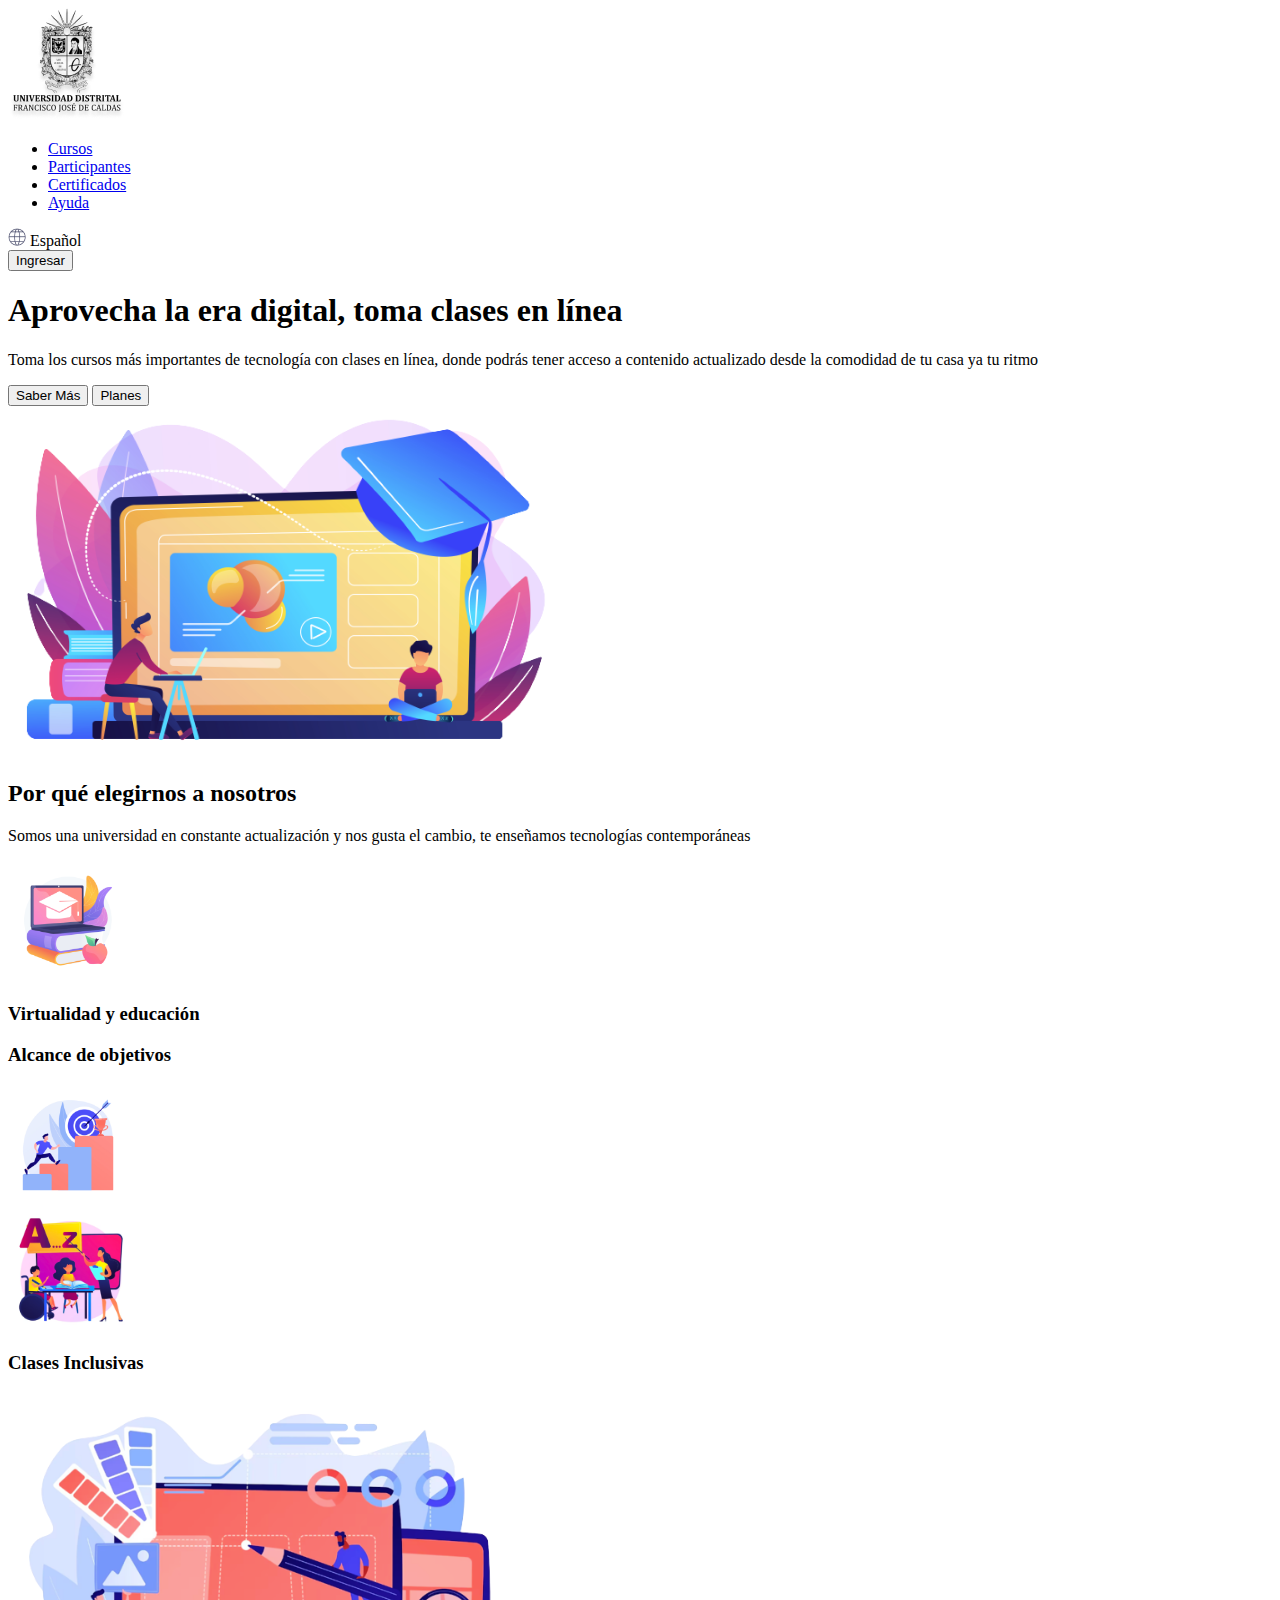
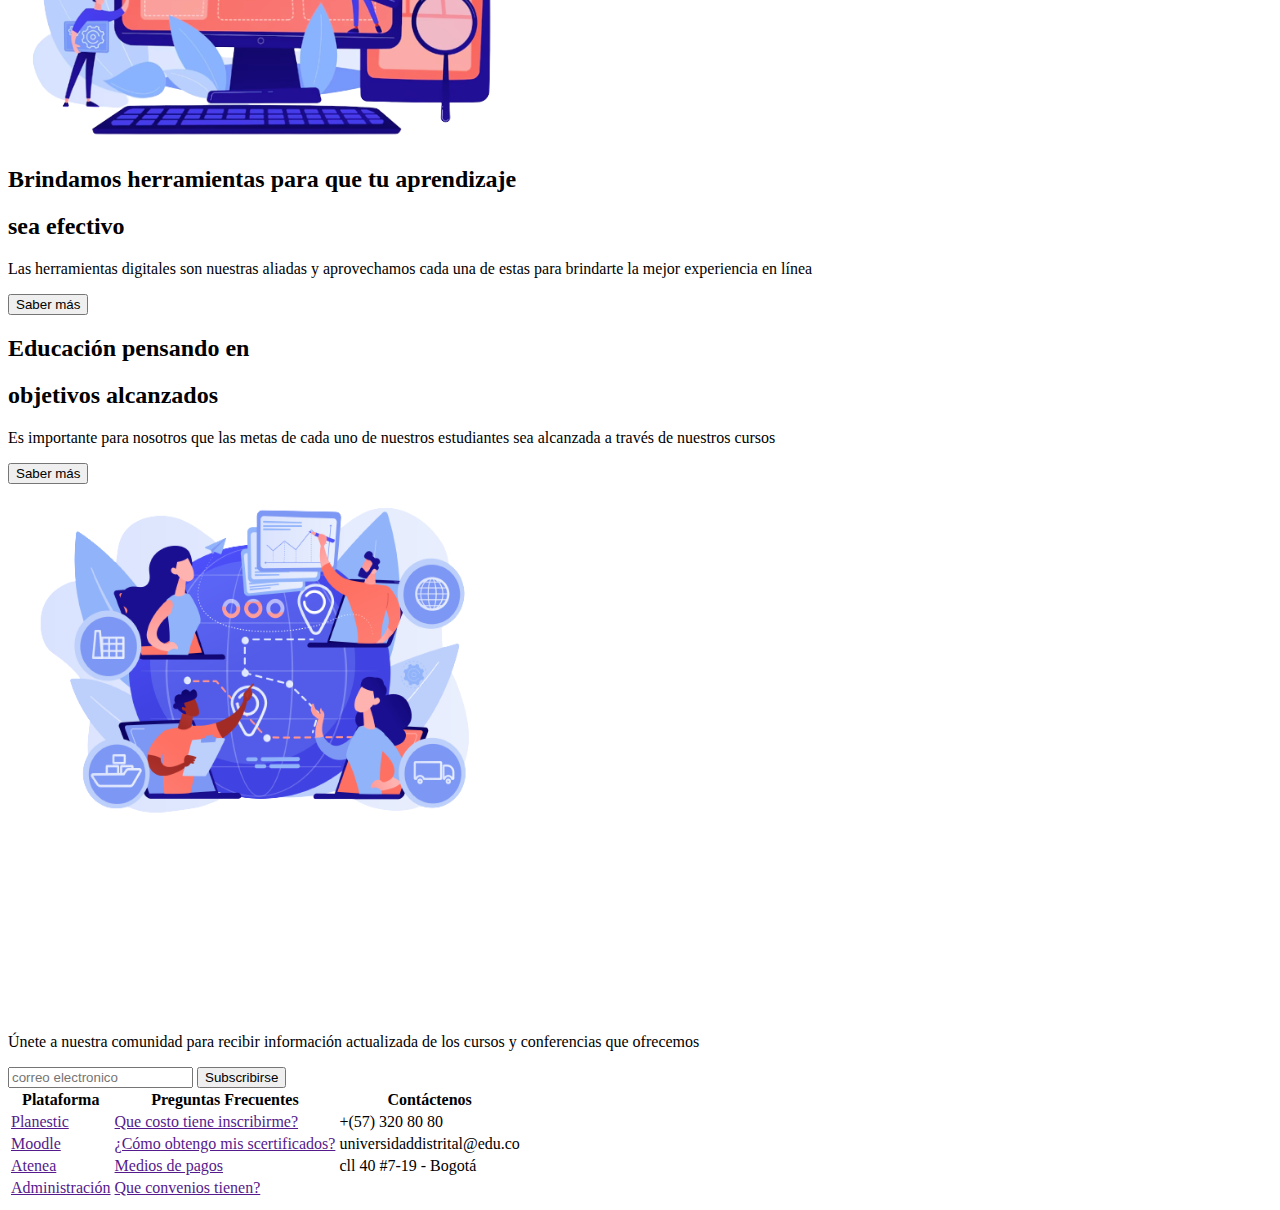
==== PUNTO 1-3/index.html @ 901bb7ed "estructura html punto 2" ====
<!DOCTYPE html>
<html lang="en">
<head>
    <meta charset="UTF-8">
    <meta http-equiv="X-UA-Compatible" content="IE=edge">
    <meta name="viewport" content="width=device-width, initial-scale=1.0">
    <title>Document</title>
</head>
<body>
   <header>
    <div>
        <img src="./Public/images/header-logo.png" alt="main-logo">
        <nav>
            <ul>
                <li><a href="#banner">Cursos</a></li>
                <li><a href="#section-1">Participantes</a></li>
                <li><a href="#section-2">Certificados</a></li>
                <li><a href="#footer">Ayuda</a></li>
            </ul>
        </nav>
    <div>
            <img src="./Public/images/header-world.png" alt="world">
            <span>Español</span>
    </div>
    <button>Ingresar</button>
    </div>

   </header>
   <main>

    <section id="banner">
       <div>
        <div>
        <h1>Aprovecha la era ​​digital, toma clases en línea</h1>
        <p>
            Toma los cursos más importantes de tecnología con clases 
            en línea, donde podrás tener acceso a contenido actualizado 
            desde la comodidad de tu casa ya tu ritmo
        </p>
        </div>
        <div>
        <button>Saber Más</button>
        <button>Planes</button>
        </div>
       </div>
       <img 
           src="./Public/images/banner-online.png" 
       alt="online-education"
            width="550px"
            height="350px"
            >
        </section>
        <section id="section-1">
            <div>
                <h2>Por qué elegirnos a nosotros</h2>
                <p>Somos una universidad en constante actualización y 
                    nos gusta el cambio, te enseñamos tecnologías contemporáneas</p>
            </div>
            <div>
                <img 
                    src="./Public/images/section1-education.png" 
                    alt="education"
                    width="120px"
                    height="120px"
                >
                <h3>Virtualidad y educación</h3>
            </div>
            <div>
                <h3>Alcance de objetivos</h3>
                <img 
                    src="./Public/images/section1-goals.png" 
                    alt="goals"
                    width="120px"
                    height="120px"
                >
            </div>
            <div>
                <img 
                    src="./Public/images/section1-teach.png" 
                    alt="tech"
                    width="120px"
                    height="120px"
                >
                <h3>Clases Inclusivas</h3>
            </div>
        </section>
        <section id="section-2">
            <div>
                <img 
                src="./Public/images/section2-tools.png" 
                alt="tools"
                width="500px"
                height="350px"
                >
                <div>
                    <h2>Brindamos herramientas para que tu aprendizaje</h2>
                    <h2>sea efectivo</h2>
                    <p>
                        Las herramientas digitales son nuestras aliadas y 
                        aprovechamos cada una de estas para brindarte la mejor 
                        experiencia en línea
                    </p>
                    <button>Saber más</button>
                </div>
            </div>
            <div>
                <div>
                    <h2>Educación pensando en</h2>
                    <h2>objetivos alcanzados</h2>
                    <p>
                        Es importante para nosotros que las metas de cada uno de 
                        nuestros estudiantes sea alcanzada a través de nuestros cursos
                    </p>
                    <button>Saber más</button>
                </div>
                <img 
                    src="./Public/images/section2-goals.png" 
                    alt="goals"
                    width="500px"
                    height="350px"
            >
            </div>
        </section>
       </main>
       <footer id="footer">
        <div>
            <img 
            src="./Public/images/footer-logo.png" 
            alt="footer-logo"
            width="200px"
            height="175px"
            >
            <div>
                <p>
                    Únete a nuestra comunidad para recibir información 
                    actualizada de los cursos y conferencias que ofrecemos
                </p>
                <form method="post">
                  <input 
                  id="email"
                  type="email"
                  name="user_name"
                  placeholder="correo electronico"
                  >
                  <button>Subscribirse</button> 
                </form>
            </div>
        </div>
        <div>
            <table>
                <tr>
                    <th>Plataforma</th>
                    <th>Preguntas Frecuentes</th>
                    <th>Contáctenos</th>
                </tr>
                <tr>
                    <td><a href="">Planestic</a></td>
                    <td><a href="">Que costo tiene inscribirme?</a></td>
                    <td>+(57) 320 80 80</td>
                </tr>
                <tr>
                    <td><a href="">Moodle</a></td>
                    <td><a href="">¿Cómo obtengo mis scertificados?</a></td>
                    <td>universidaddistrital@edu.co</td>
                </tr>
                <tr>
                    <td><a href="">Atenea</a></td>
                    <td><a href="">Medios de pagos</a></td>
                    <td>cll 40 #7-19 - Bogotá</td>
                </tr>
                <tr>
                    <td><a href="">Administración</a></td>
                    <td><a href="">Que convenios tienen?</a></td>
                </tr>
                <tr></tr> 
            </table>
        </div>
       </footer>
    </body>
    </html>
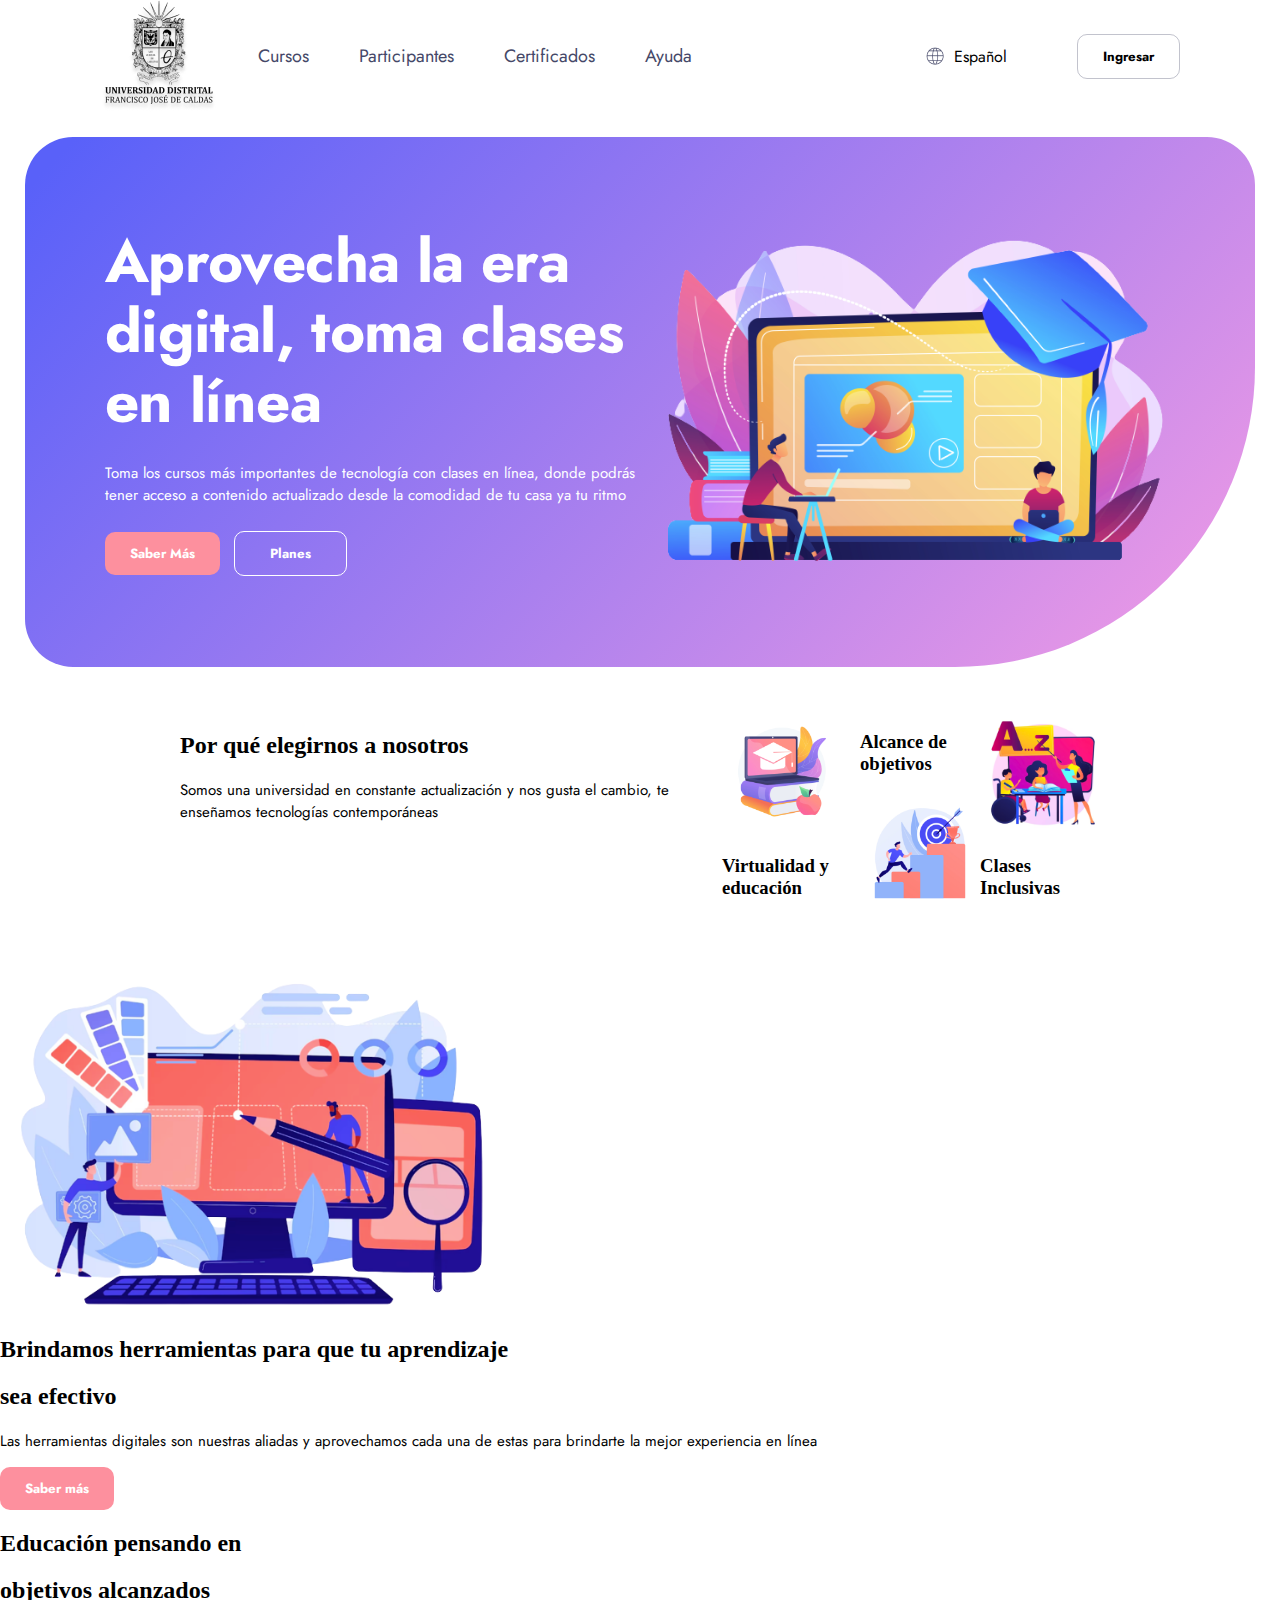
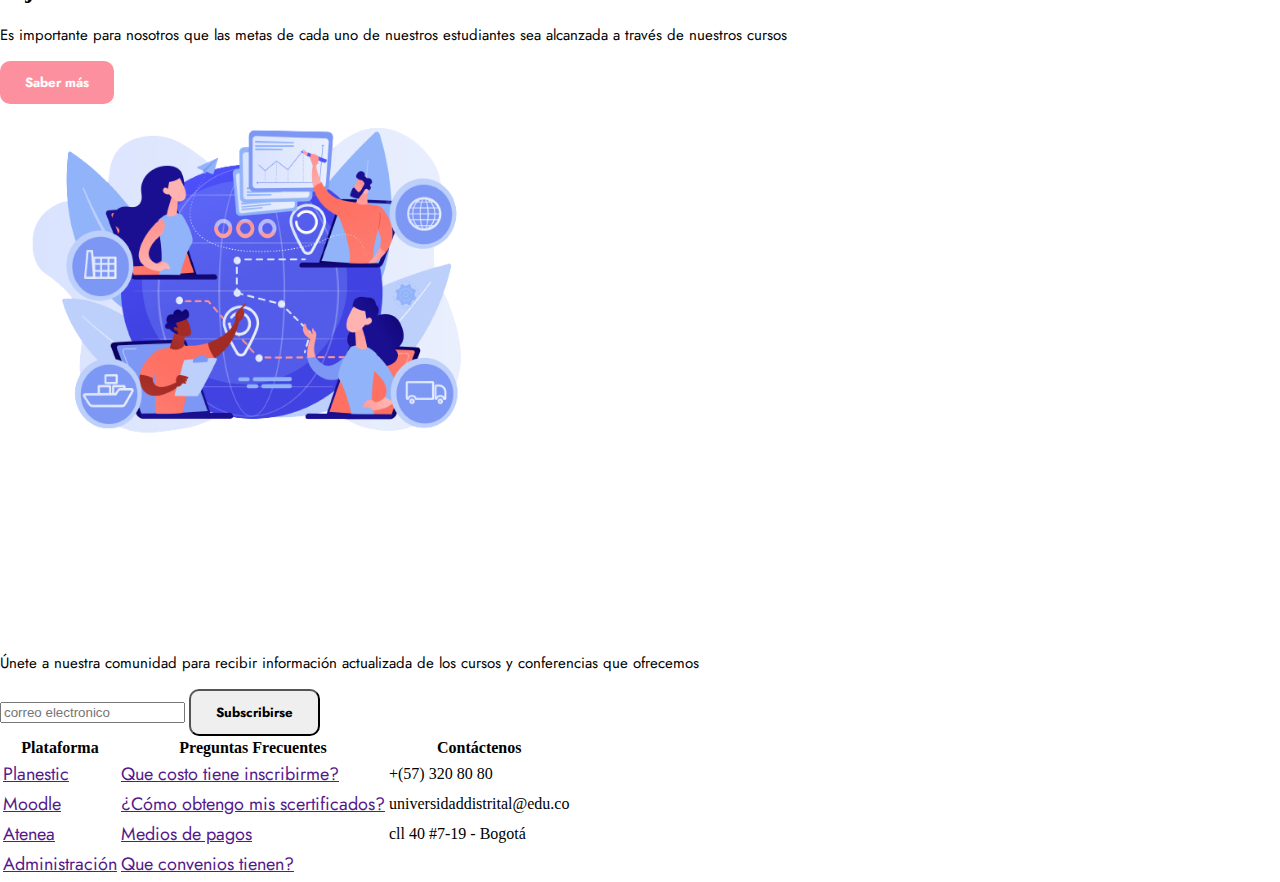
==== commit 6f57a9ca: "se agregan estilos del header y el banner" ====
--- a/PUNTO 1-3/index.html
+++ b/PUNTO 1-3/index.html
@@ -4,11 +4,13 @@
     <meta charset="UTF-8">
     <meta http-equiv="X-UA-Compatible" content="IE=edge">
     <meta name="viewport" content="width=device-width, initial-scale=1.0">
-    <title>Document</title>
+    <title>Taller Atenea</title>
+    <link href='https://fonts.googleapis.com/css?family=Jost' rel='stylesheet'>
+    <link rel="stylesheet" href="./styles/styles.css">
 </head>
 <body>
    <header>
-    <div>
+    <div class="header__navigation">
         <img src="./Public/images/header-logo.png" alt="main-logo">
         <nav>
             <ul>
@@ -18,7 +20,9 @@
                 <li><a href="#footer">Ayuda</a></li>
             </ul>
         </nav>
-    <div>
+    </div>
+    <div class="header__settings">
+        <div>
             <img src="./Public/images/header-world.png" alt="world">
             <span>Español</span>
     </div>
@@ -39,8 +43,8 @@
         </p>
         </div>
         <div>
-        <button>Saber Más</button>
-        <button>Planes</button>
+        <button class="button--orange">Saber Más</button>
+        <button class="button--white">Planes</button>
         </div>
        </div>
        <img 
@@ -100,7 +104,7 @@
                         aprovechamos cada una de estas para brindarte la mejor 
                         experiencia en línea
                     </p>
-                    <button>Saber más</button>
+                    <button class="button--orange">Saber más</button>
                 </div>
             </div>
             <div>
@@ -111,7 +115,7 @@
                         Es importante para nosotros que las metas de cada uno de 
                         nuestros estudiantes sea alcanzada a través de nuestros cursos
                     </p>
-                    <button>Saber más</button>
+                    <button class="button--orange">Saber más</button>
                 </div>
                 <img 
                     src="./Public/images/section2-goals.png" 
--- a/PUNTO 1-3/styles/styles.css
+++ b/PUNTO 1-3/styles/styles.css
@@ -0,0 +1,115 @@
+/* ESTILOS GLOBALES */
+body {
+    margin: 0%;
+}
+
+a {
+    font-family: 'Jost';
+    font-size: 18px;
+}
+
+button {
+    padding: 12px 25px;
+    font-family: 'Jost';
+    font-weight: bold;
+    border-radius: 10px;
+    cursor: pointer;
+}
+
+.button--orange {
+    margin-right: 10px;
+    background-color: #fd909e;
+    color: #fff;
+    border: none;
+}
+
+p {
+    font-family: 'Jost';
+    font-weight: 300px;
+    font-size: 15px;
+}
+
+/* ESTILOS HEADER */
+header {
+    display: flex;
+    justify-content: space-between;
+    margin: 0px 100px;
+}
+
+.header__navigation {
+    display: flex;
+    align-items: center;
+}
+
+.header__navigation nav ul {
+    display: flex;
+    gap: 50px;
+    list-style: none;
+}
+
+.header__navigation nav ul li a {
+    text-decoration: none;
+    color: #454868;
+}
+
+.header__settings {
+    display: flex;
+    align-items: center;
+    gap: 70px;
+}
+
+.header__settings div {
+    display: flex;
+    align-items: center;
+    gap: 10px;
+    font-family: 'Jost';
+    font-size: 16px;
+    font-weight: 400px;
+}
+
+.header__settings button {
+    background-color: transparent;
+    border: 1px solid #45486854;
+}
+
+
+/* ESTILOS DEL BANNER */
+
+#banner {
+    display: flex;
+    margin: 25px;
+    padding: 90px 80px;
+    background: linear-gradient(313.18deg, #EE9AE5 3.28%, #5961F9 97.04%);
+    border-radius: 48px 48px 300px 48px;
+}
+
+h1 {
+    margin: 0px;
+    color: #fff;
+    font-family: 'Jost';
+    font-size: 60px;
+    font-weight: 600px;
+    line-height: 70px;
+    letter-spacing: -0.64px;
+}
+
+#banner p {
+    margin: 25px 0px;
+    color: #fff;
+}
+
+.button--white {
+    padding: 12px 35px;
+    background-color: transparent;
+    color: white;
+    border: 1px solid #fff;
+}
+
+
+/* ESTILOS SECTION 1 */
+#section-1 {
+    display: flex;
+    justify-content: space-between;
+    margin: 25px 100px;
+    padding: 20px 80px;
+}
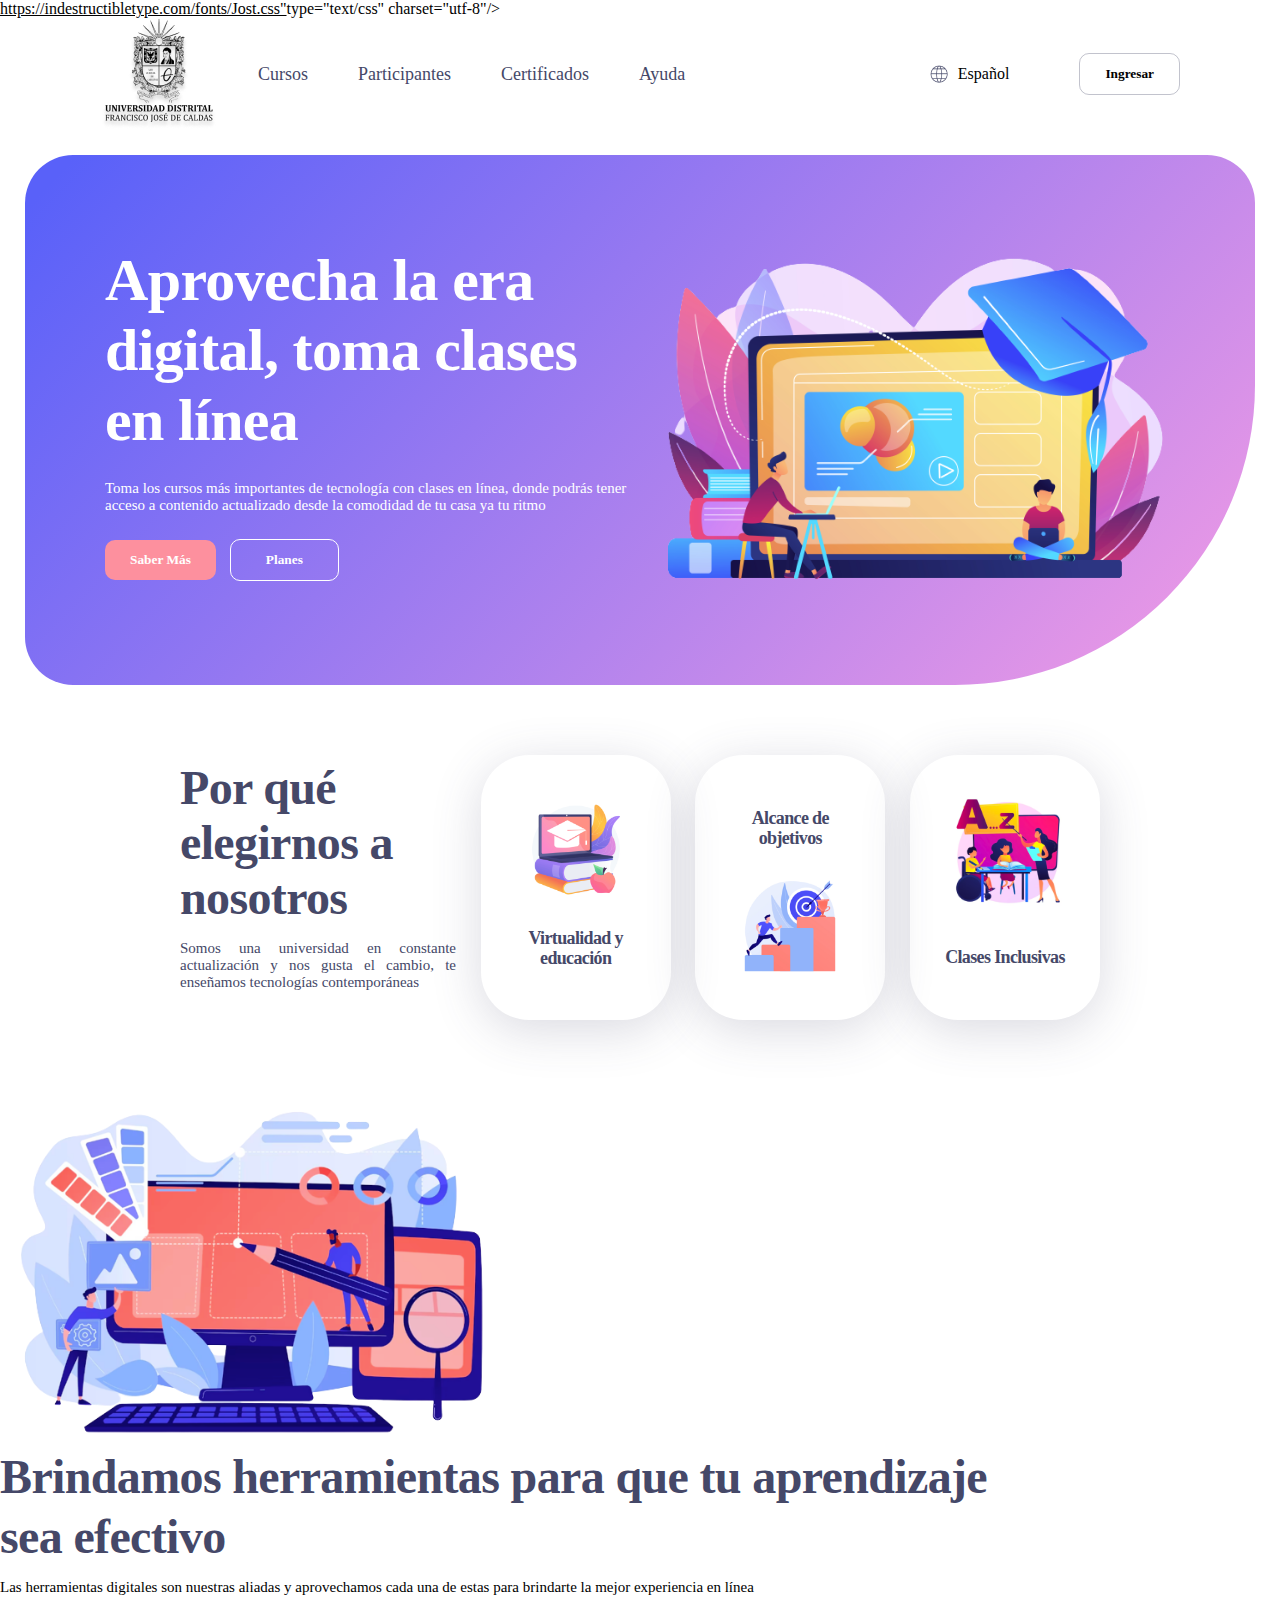
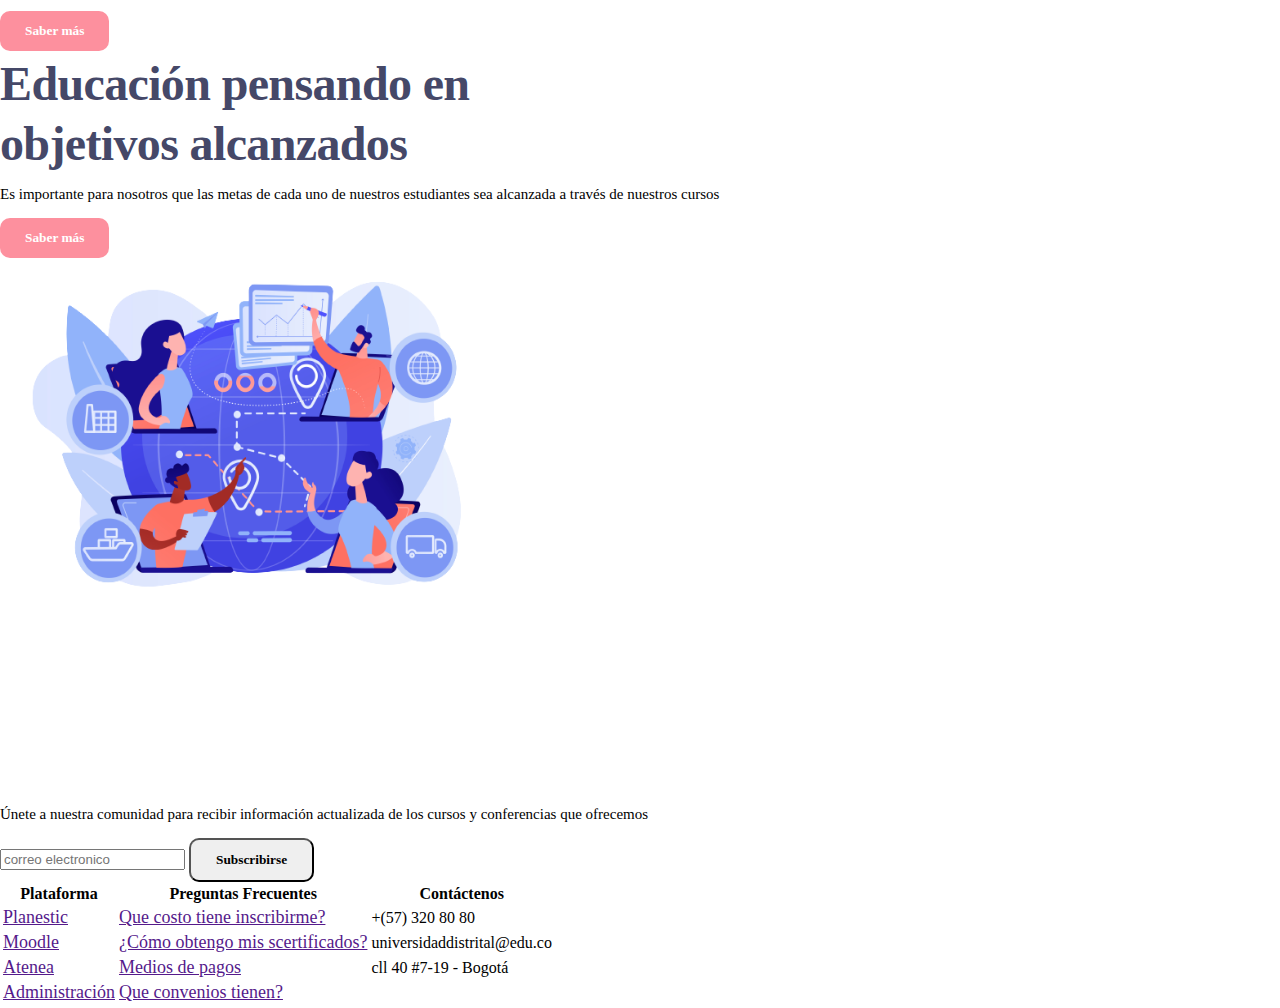
==== commit ddeca5b8: "separacion de estilos y creacion de estilos section 1" ====
--- a/PUNTO 1-3/index.html
+++ b/PUNTO 1-3/index.html
@@ -5,8 +5,13 @@
     <meta http-equiv="X-UA-Compatible" content="IE=edge">
     <meta name="viewport" content="width=device-width, initial-scale=1.0">
     <title>Taller Atenea</title>
-    <link href='https://fonts.googleapis.com/css?family=Jost' rel='stylesheet'>
+    <link href=link rel="stylesheet" href="https://indestructibletype.com/fonts/Jost.css%22" rel="nofollow"><u>https://indestructibletype.com/fonts/Jost.css"</u></a>type="text/css" charset="utf-8"/>
     <link rel="stylesheet" href="./styles/styles.css">
+    <link rel="stylesheet" href="./styles/global-styles.css">
+    <link rel="stylesheet" href="./styles/header-styles.css">
+    <link rel="stylesheet" href="./styles/banner-styles.css">
+    <link rel="stylesheet" href="./styles/section-1-styles.css">
+    <link rel="stylesheet" href="./styles/section-2-styles.css">
 </head>
 <body>
    <header>
@@ -55,12 +60,13 @@
             >
         </section>
         <section id="section-1">
-            <div>
+            <div class="section-1__info">
                 <h2>Por qué elegirnos a nosotros</h2>
-                <p>Somos una universidad en constante actualización y 
-                    nos gusta el cambio, te enseñamos tecnologías contemporáneas</p>
+                <p>Somos una universidad en constante actualización 
+                    y nos gusta el cambio, te enseñamos tecnologías 
+                    contemporáneas</p>
             </div>
-            <div>
+            <div class="section-1__card">
                 <img 
                     src="./Public/images/section1-education.png" 
                     alt="education"
@@ -69,7 +75,7 @@
                 >
                 <h3>Virtualidad y educación</h3>
             </div>
-            <div>
+            <div class="section-1__card">
                 <h3>Alcance de objetivos</h3>
                 <img 
                     src="./Public/images/section1-goals.png" 
@@ -78,7 +84,7 @@
                     height="120px"
                 >
             </div>
-            <div>
+            <div class="section-1__card">
                 <img 
                     src="./Public/images/section1-teach.png" 
                     alt="tech"
--- a/PUNTO 1-3/styles/global-styles.css
+++ b/PUNTO 1-3/styles/global-styles.css
@@ -0,0 +1,40 @@
+/* ESTILOS GLOBALES */
+
+body {
+    margin: 0%;
+}
+
+a {
+    font-family: 'Jost';
+    font-size: 18px;
+}
+
+button {
+    padding: 12px 25px;
+    font-family: 'Jost';
+    font-weight: bold;
+    border-radius: 10px;
+    cursor: pointer;
+}
+
+.button--orange {
+    margin-right: 10px;
+    background-color: #fd909e;
+    color: #fff;
+    border: none;
+}
+
+p {
+    font-family: 'Jost';
+    font-weight: 300px;
+    font-size: 15px;
+}
+
+h2 {
+    margin: 5px 0px;
+    color: #454868;
+    font-family: 'Jost';
+    font-size: 48px;
+    line-height: 55px;
+    letter-spacing: -0.64px;
+}--- a/PUNTO 1-3/styles/header-styles.css
+++ b/PUNTO 1-3/styles/header-styles.css
@@ -0,0 +1,43 @@
+/* ESTILOS HEADER */
+
+header {
+    display: flex;
+    justify-content: space-between;
+    margin: 0px 100px;
+}
+
+.header__navigation {
+    display: flex;
+    align-items: center;
+}
+
+.header__navigation nav ul {
+    display: flex;
+    gap: 50px;
+    list-style: none;
+}
+
+.header__navigation nav ul li a {
+    text-decoration: none;
+    color: #454868;
+}
+
+.header__settings {
+    display: flex;
+    align-items: center;
+    gap: 70px;
+}
+
+.header__settings div {
+    display: flex;
+    align-items: center;
+    gap: 10px;
+    font-family: 'Jost';
+    font-size: 16px;
+    font-weight: 400px;
+}
+
+.header__settings button {
+    background-color: transparent;
+    border: 1px solid #45486854;
+}--- a/PUNTO 1-3/styles/banner-styles.css
+++ b/PUNTO 1-3/styles/banner-styles.css
@@ -0,0 +1,31 @@
+/* ESTILOS DEL BANNER */
+
+#banner {
+    display: flex;
+    margin: 25px;
+    padding: 90px 80px;
+    background: linear-gradient(313.18deg, #EE9AE5 3.28%, #5961F9 97.04%);
+    border-radius: 48px 48px 300px 48px;
+}
+
+h1 {
+    margin: 0px;
+    color: #fff;
+    font-family: 'Jost';
+    font-size: 60px;
+    font-weight: 600px;
+    line-height: 70px;
+    letter-spacing: -0.64px;
+}
+
+#banner p {
+    margin: 25px 0px;
+    color: #fff;
+}
+
+.button--white {
+    padding: 12px 35px;
+    background-color: transparent;
+    color: white;
+    border: 1px solid #fff;
+}--- a/PUNTO 1-3/styles/section-1-styles.css
+++ b/PUNTO 1-3/styles/section-1-styles.css
@@ -0,0 +1,49 @@
+/* ESTILOS SECTION 1 */
+
+#section-1 {
+    display: flex;
+    justify-content: space-between;
+    margin: 50px 100px;
+    padding: 20px 80px;
+}
+
+.section-1__info {
+    width: 30%;
+}
+
+h2 {
+    margin: 5px 0px;
+    color: #454868;
+    font-family: 'Jost';
+    font-size: 48px;
+    line-height: 55px;
+    letter-spacing: -0.64px;
+}
+
+.section-1__info p {
+    color: #454868;
+    text-align: justify;
+}
+
+.section-1__card {
+    display: flex;
+    flex-direction: column;
+    align-items: center;
+    justify-content: space-between;
+    width: min-content;
+
+    height: 195px;
+    padding: 35px;
+    border-radius: 48px;
+    box-shadow: 0px 10px 50px #45486833;
+    text-align: center;
+}
+
+.section-1__card h3 {
+    font-family: 'Jost';
+    color: #454868;
+    font-size: 18px;
+    line-height: 20px;
+    letter-spacing: -0.64px;
+    text-align: center;
+}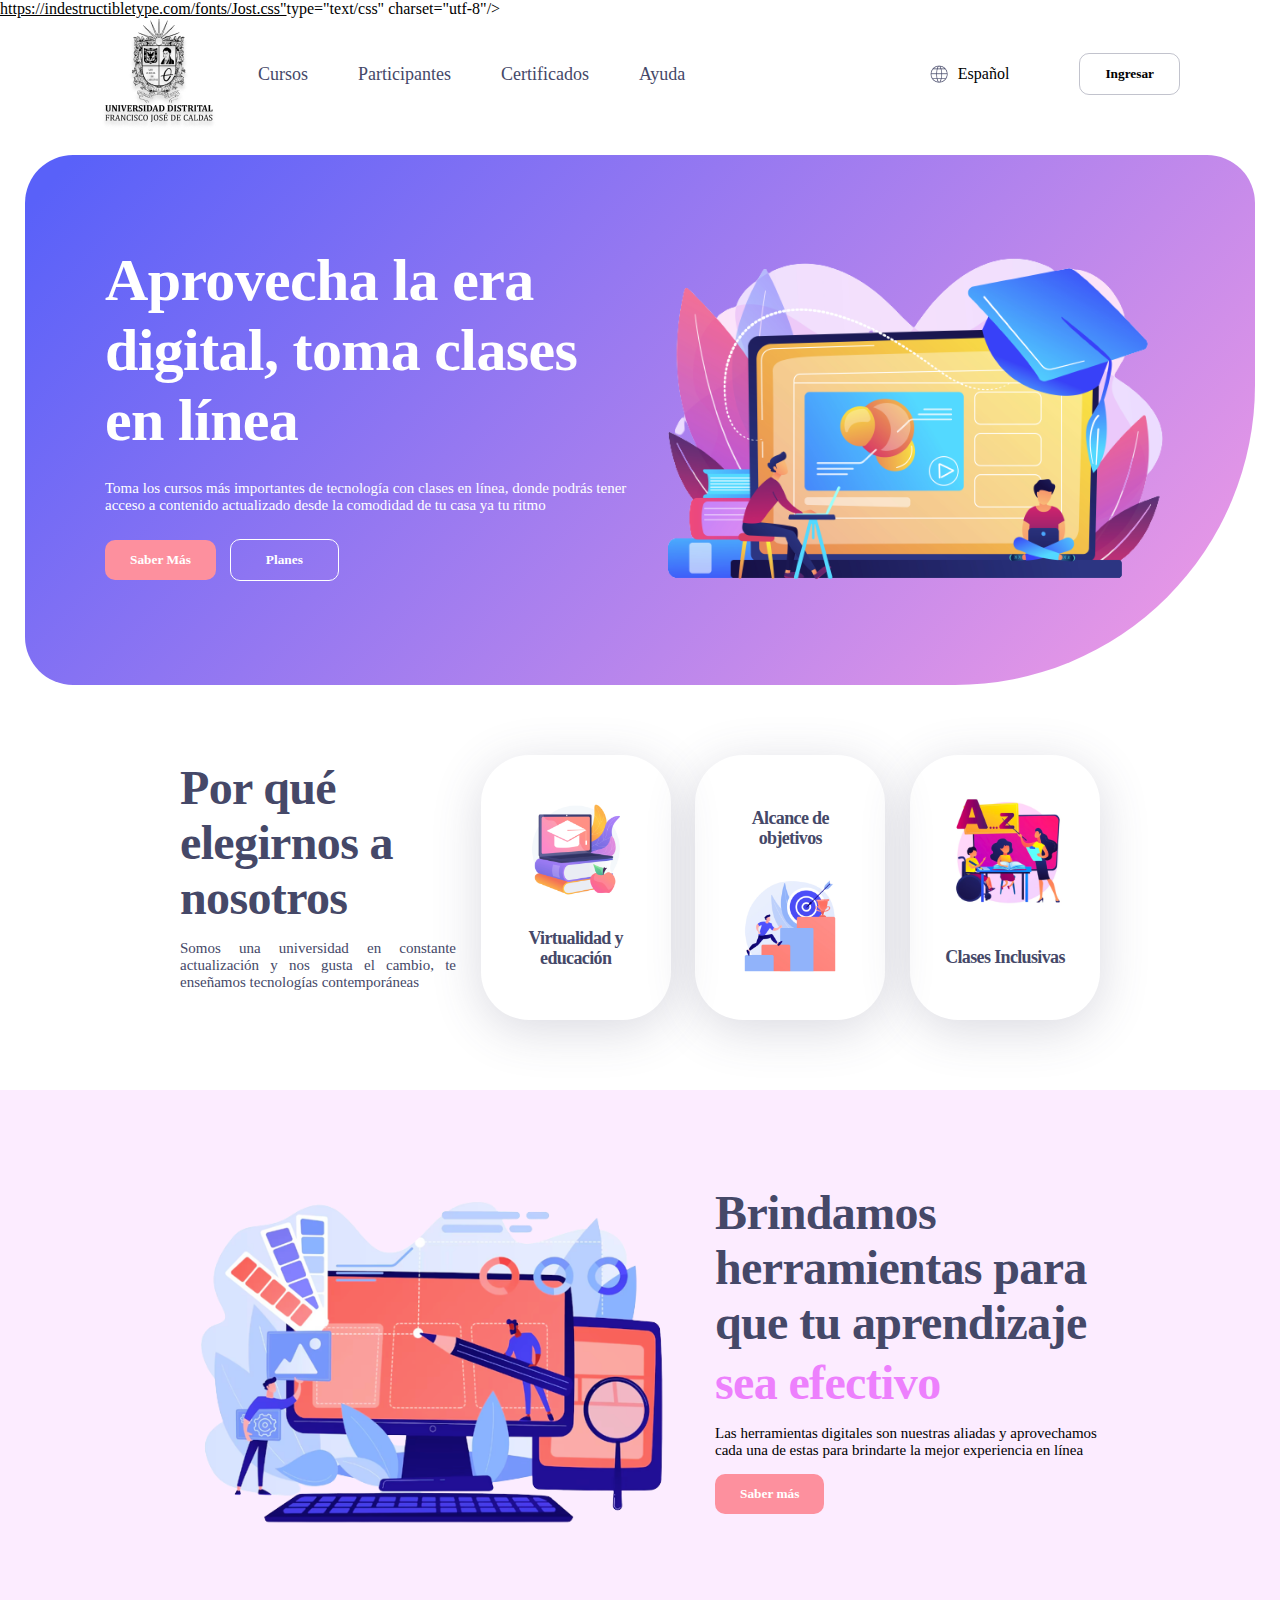
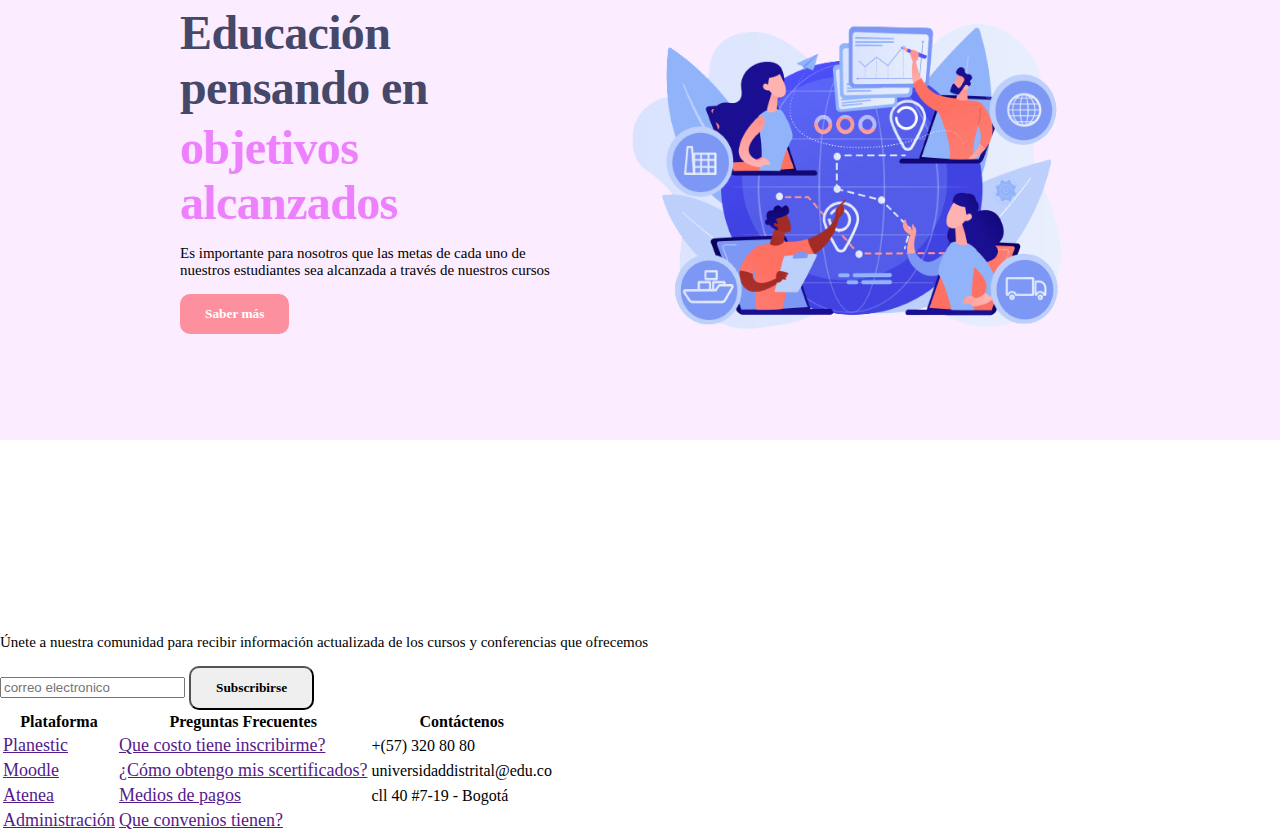
==== commit e593e027: "agregacion de estilos de section 2" ====
--- a/PUNTO 1-3/index.html
+++ b/PUNTO 1-3/index.html
@@ -95,7 +95,7 @@
             </div>
         </section>
         <section id="section-2">
-            <div>
+            <div class="section-2__info">
                 <img 
                 src="./Public/images/section2-tools.png" 
                 alt="tools"
@@ -104,7 +104,7 @@
                 >
                 <div>
                     <h2>Brindamos herramientas para que tu aprendizaje</h2>
-                    <h2>sea efectivo</h2>
+                    <h2 class="section-2__sub-pink">sea efectivo</h2>
                     <p>
                         Las herramientas digitales son nuestras aliadas y 
                         aprovechamos cada una de estas para brindarte la mejor 
@@ -113,10 +113,10 @@
                     <button class="button--orange">Saber más</button>
                 </div>
             </div>
-            <div>
+            <div class="section-2__info">
                 <div>
                     <h2>Educación pensando en</h2>
-                    <h2>objetivos alcanzados</h2>
+                    <h2 class="section-2__sub-pink">objetivos alcanzados</h2>
                     <p>
                         Es importante para nosotros que las metas de cada uno de 
                         nuestros estudiantes sea alcanzada a través de nuestros cursos
--- a/PUNTO 1-3/styles/section-2-styles.css
+++ b/PUNTO 1-3/styles/section-2-styles.css
@@ -0,0 +1,14 @@
+#section-2 {
+    padding: 20px 180px;
+    background: #ed80fd26;
+}
+
+.section-2__info {
+    display: flex;
+    gap: 35px;
+    margin: 70px 0px;
+}
+
+.section-2__sub-pink {
+    color: #ed80fd;
+}
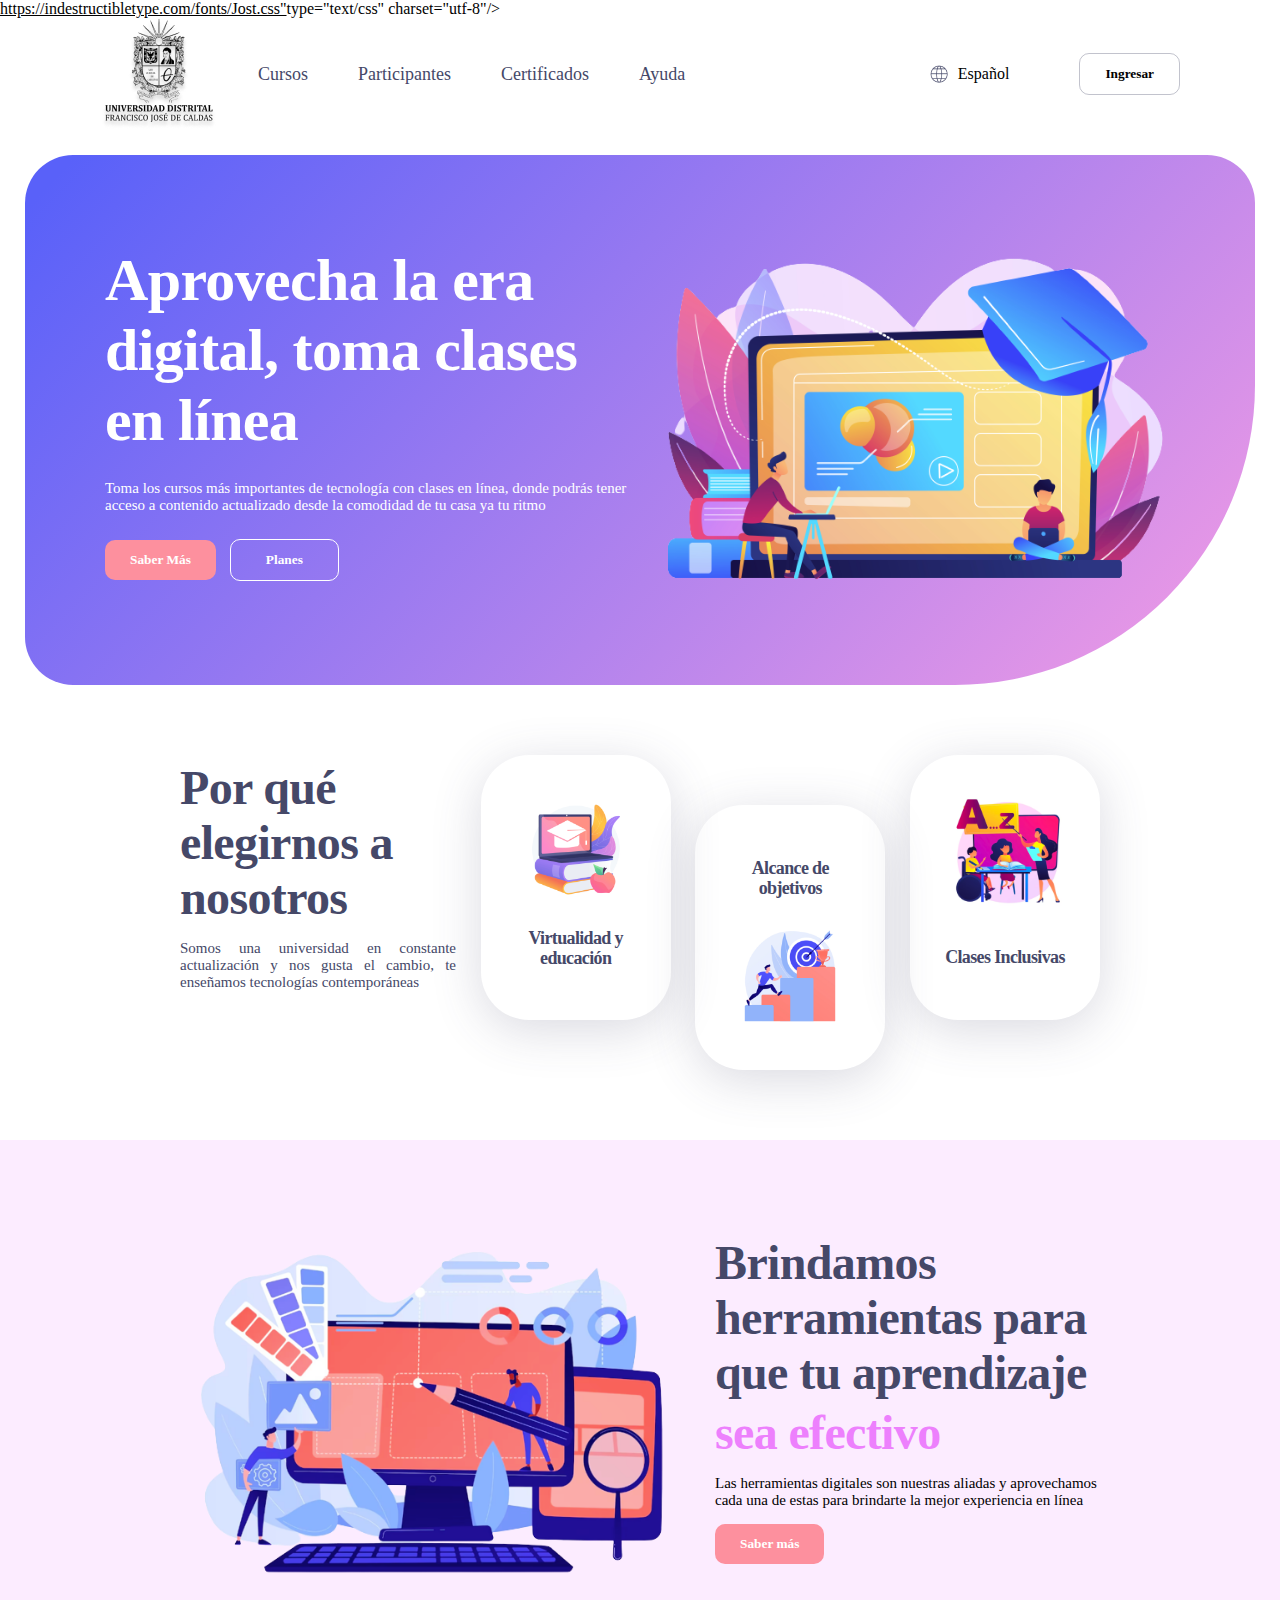
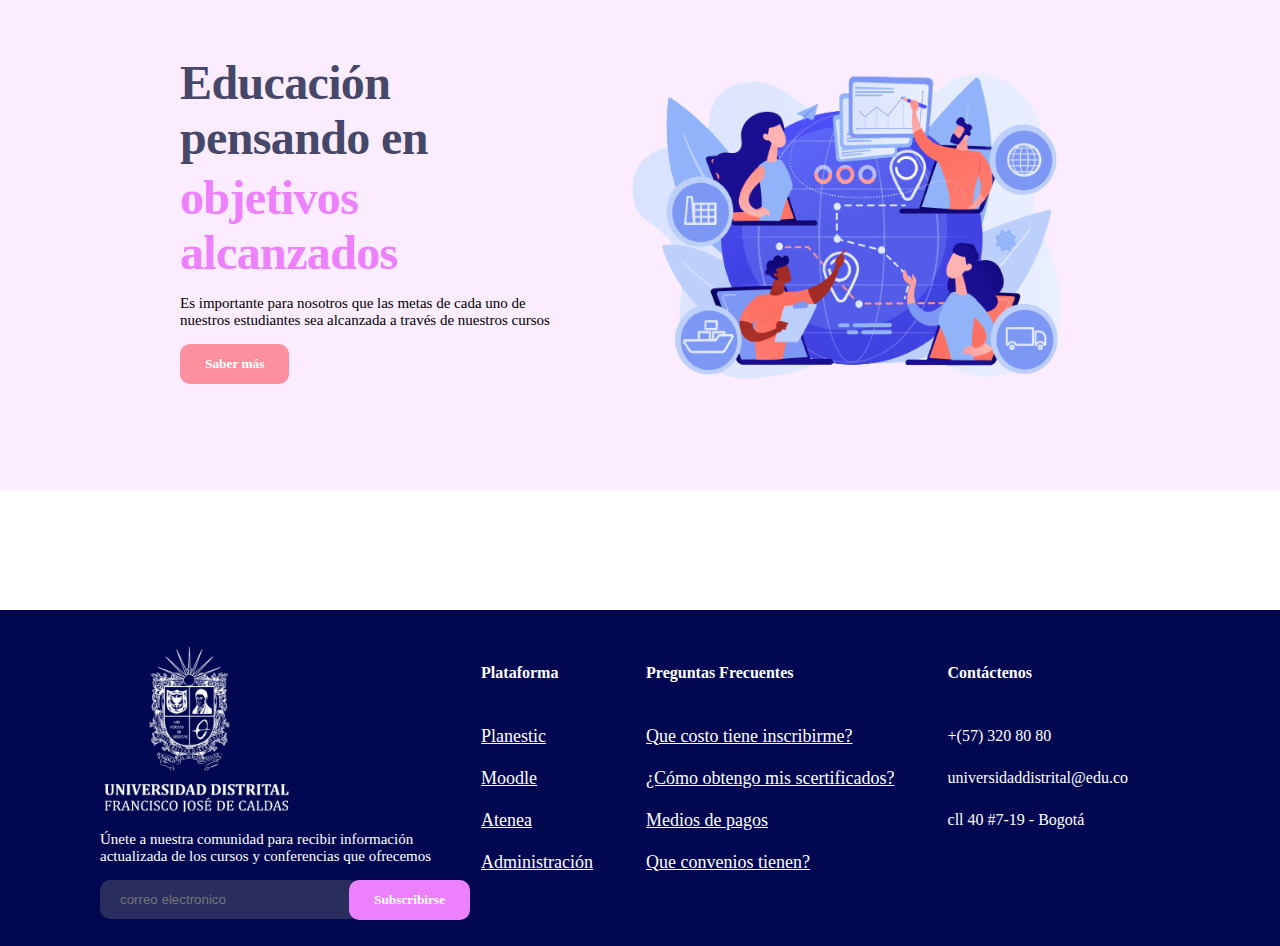
==== commit b8130e04: "agregacion estilos footer" ====
--- a/PUNTO 1-3/index.html
+++ b/PUNTO 1-3/index.html
@@ -12,6 +12,7 @@
     <link rel="stylesheet" href="./styles/banner-styles.css">
     <link rel="stylesheet" href="./styles/section-1-styles.css">
     <link rel="stylesheet" href="./styles/section-2-styles.css">
+    <link rel="stylesheet" href="./styles/footer-styles.css">
 </head>
 <body>
    <header>
@@ -75,7 +76,7 @@
                 >
                 <h3>Virtualidad y educación</h3>
             </div>
-            <div class="section-1__card">
+            <div class="section-1__card section-1__card-down">
                 <h3>Alcance de objetivos</h3>
                 <img 
                     src="./Public/images/section1-goals.png" 
@@ -133,7 +134,7 @@
         </section>
        </main>
        <footer id="footer">
-        <div>
+        <div class="footer__info">
             <img 
             src="./Public/images/footer-logo.png" 
             alt="footer-logo"
@@ -152,7 +153,7 @@
                   name="user_name"
                   placeholder="correo electronico"
                   >
-                  <button>Subscribirse</button> 
+                  <button class="button--pink">Subscribirse</button> 
                 </form>
             </div>
         </div>
--- a/PUNTO 1-3/styles/section-1-styles.css
+++ b/PUNTO 1-3/styles/section-1-styles.css
@@ -39,6 +39,10 @@
     text-align: center;
 }
 
+.section-1__card-down {
+    margin-top: 50px;
+}
+
 .section-1__card h3 {
     font-family: 'Jost';
     color: #454868;
--- a/PUNTO 1-3/styles/footer-styles.css
+++ b/PUNTO 1-3/styles/footer-styles.css
@@ -0,0 +1,50 @@
+#footer {
+    display: flex;
+    justify-content: space-between;
+    align-items: center;
+
+    margin-top: 120px;
+    padding: 20px 100px;
+    background-color: #010851;
+    color: #fff;
+}
+
+.footer__info {
+    width: 35%;
+}
+
+input {
+    width: 220px;
+    padding: 12px 20px;
+    margin-right: -15px;
+    border: none;
+    border-radius: 10px;
+    background-color: #45486899;
+}
+
+.button--pink {
+    background-color: #ed80fd;
+    color: #fff;
+    border: none;
+}
+
+table {
+    font-family: 'Jost';
+    text-align: left;
+}
+
+tr {
+    height: 40px;
+}
+
+th {
+    height: 80px;
+}
+
+td {
+    padding-right: 50px;
+}
+
+td a {
+    color: #fff;
+}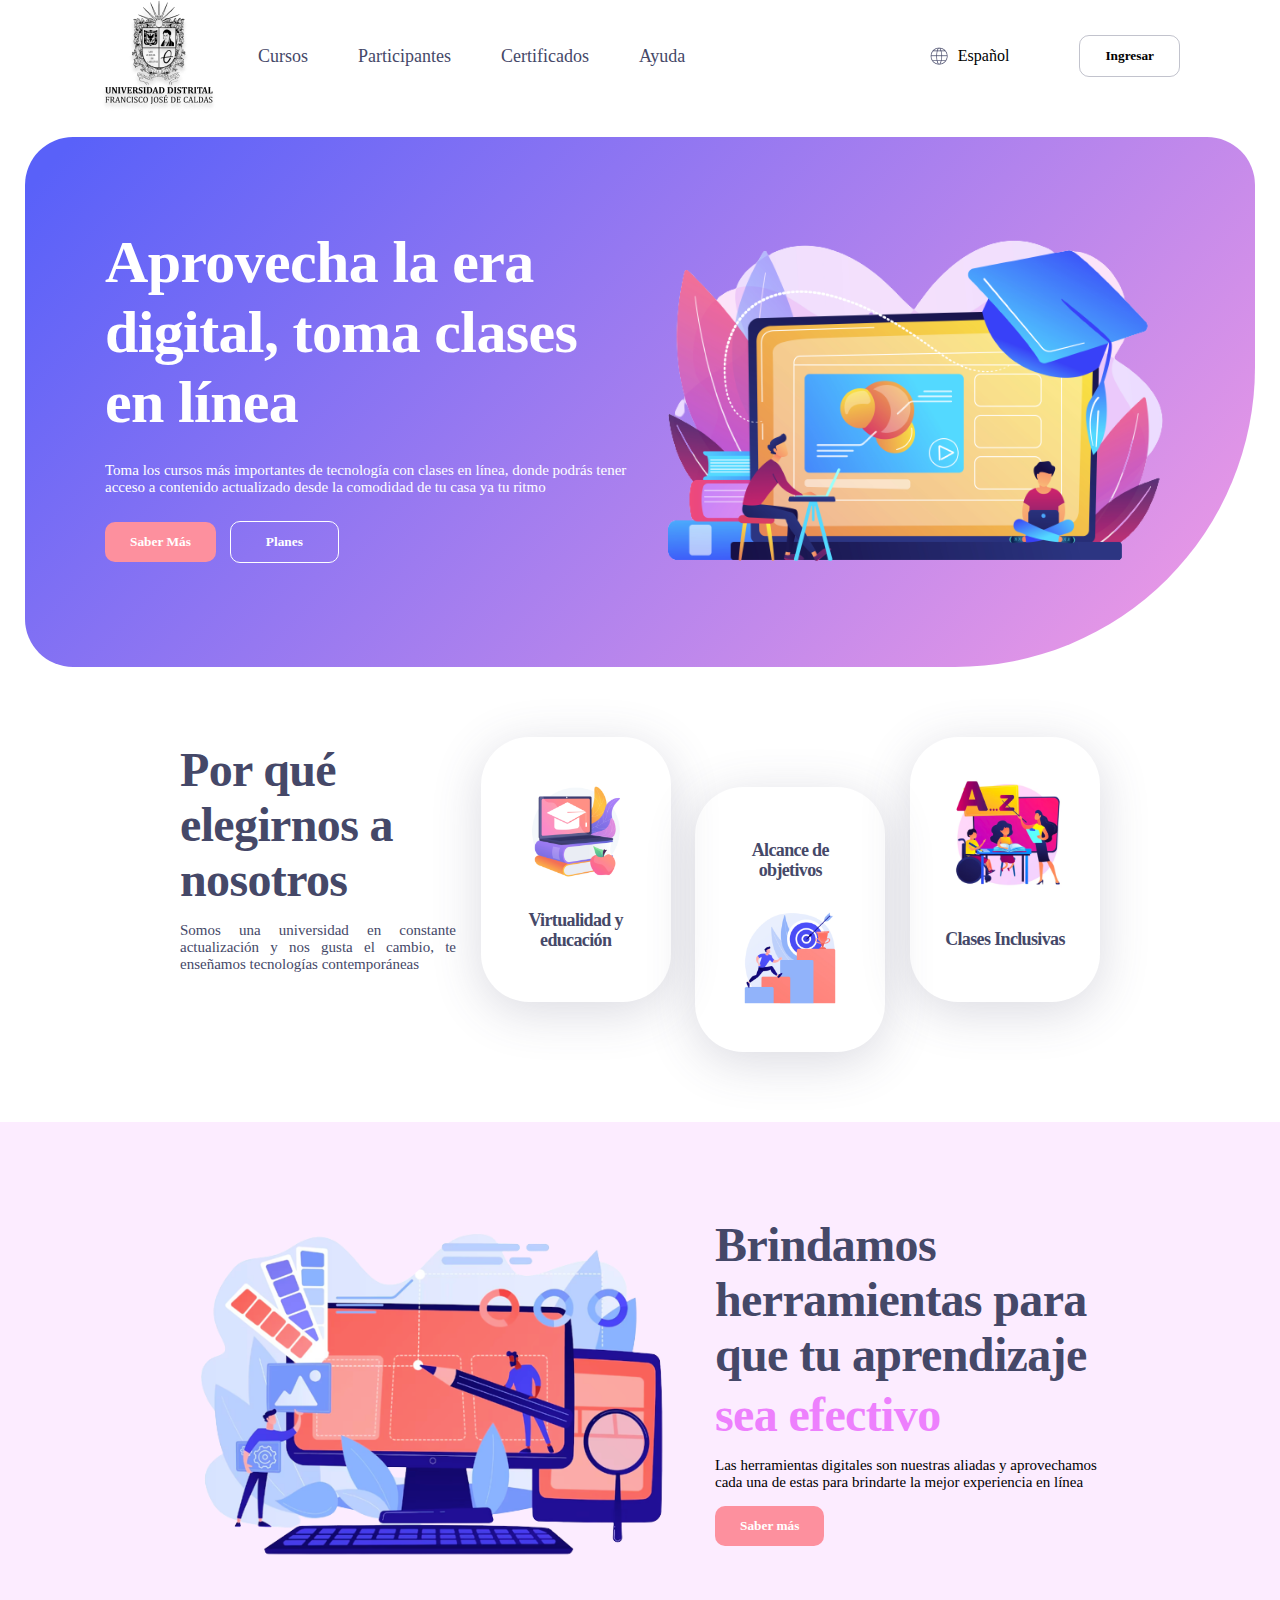
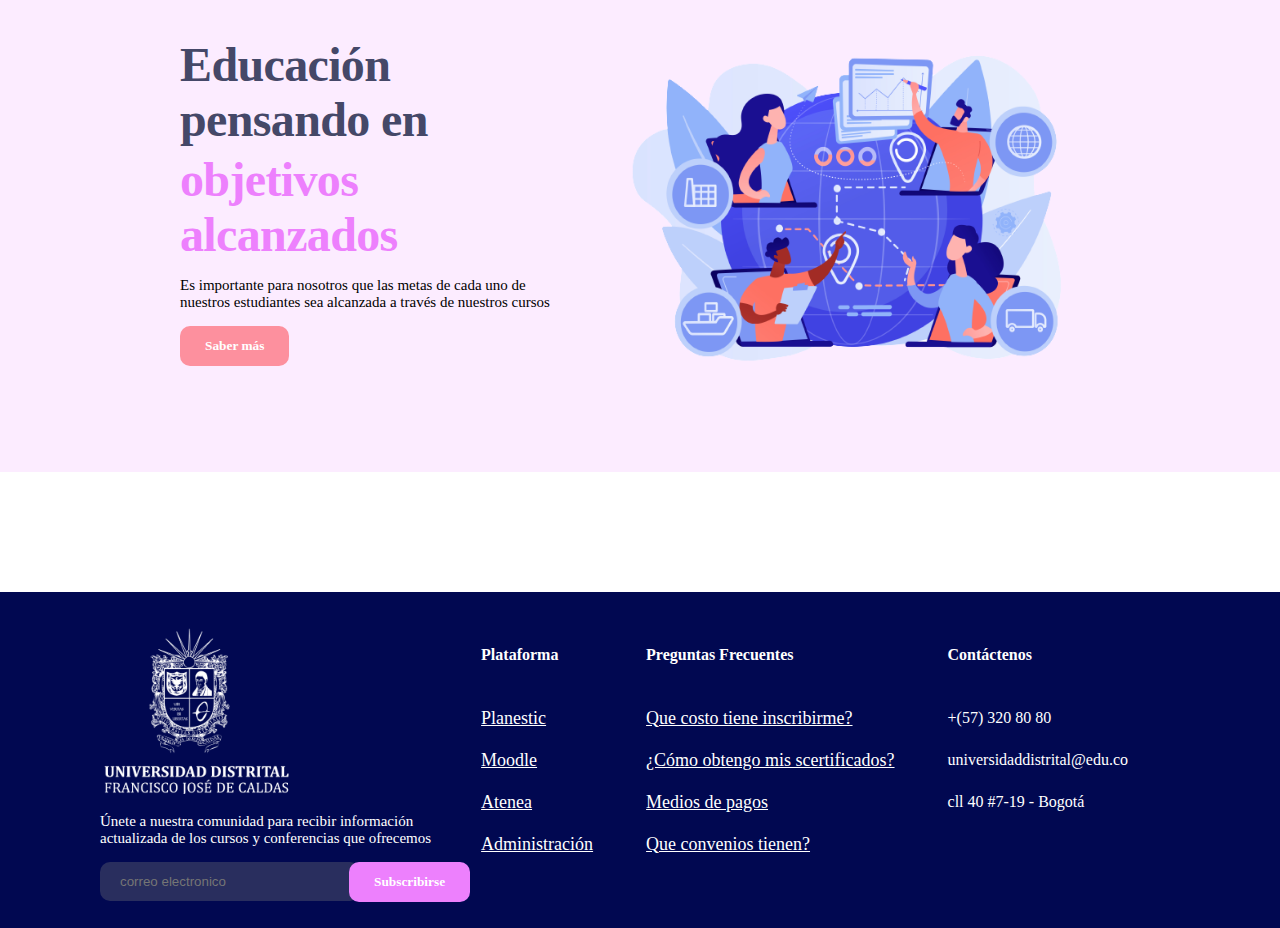
==== commit dde85c17: "agregacion link pagina web al readme" ====
--- a/PUNTO 1-3/index.html
+++ b/PUNTO 1-3/index.html
@@ -5,7 +5,7 @@
     <meta http-equiv="X-UA-Compatible" content="IE=edge">
     <meta name="viewport" content="width=device-width, initial-scale=1.0">
     <title>Taller Atenea</title>
-    <link href=link rel="stylesheet" href="https://indestructibletype.com/fonts/Jost.css%22" rel="nofollow"><u>https://indestructibletype.com/fonts/Jost.css"</u></a>type="text/css" charset="utf-8"/>
+    <link rel="stylesheet" href="https://indestructibletype.com/fonts/Jost.css" type="text/css" charset="utf-8" />
     <link rel="stylesheet" href="./styles/styles.css">
     <link rel="stylesheet" href="./styles/global-styles.css">
     <link rel="stylesheet" href="./styles/header-styles.css">
